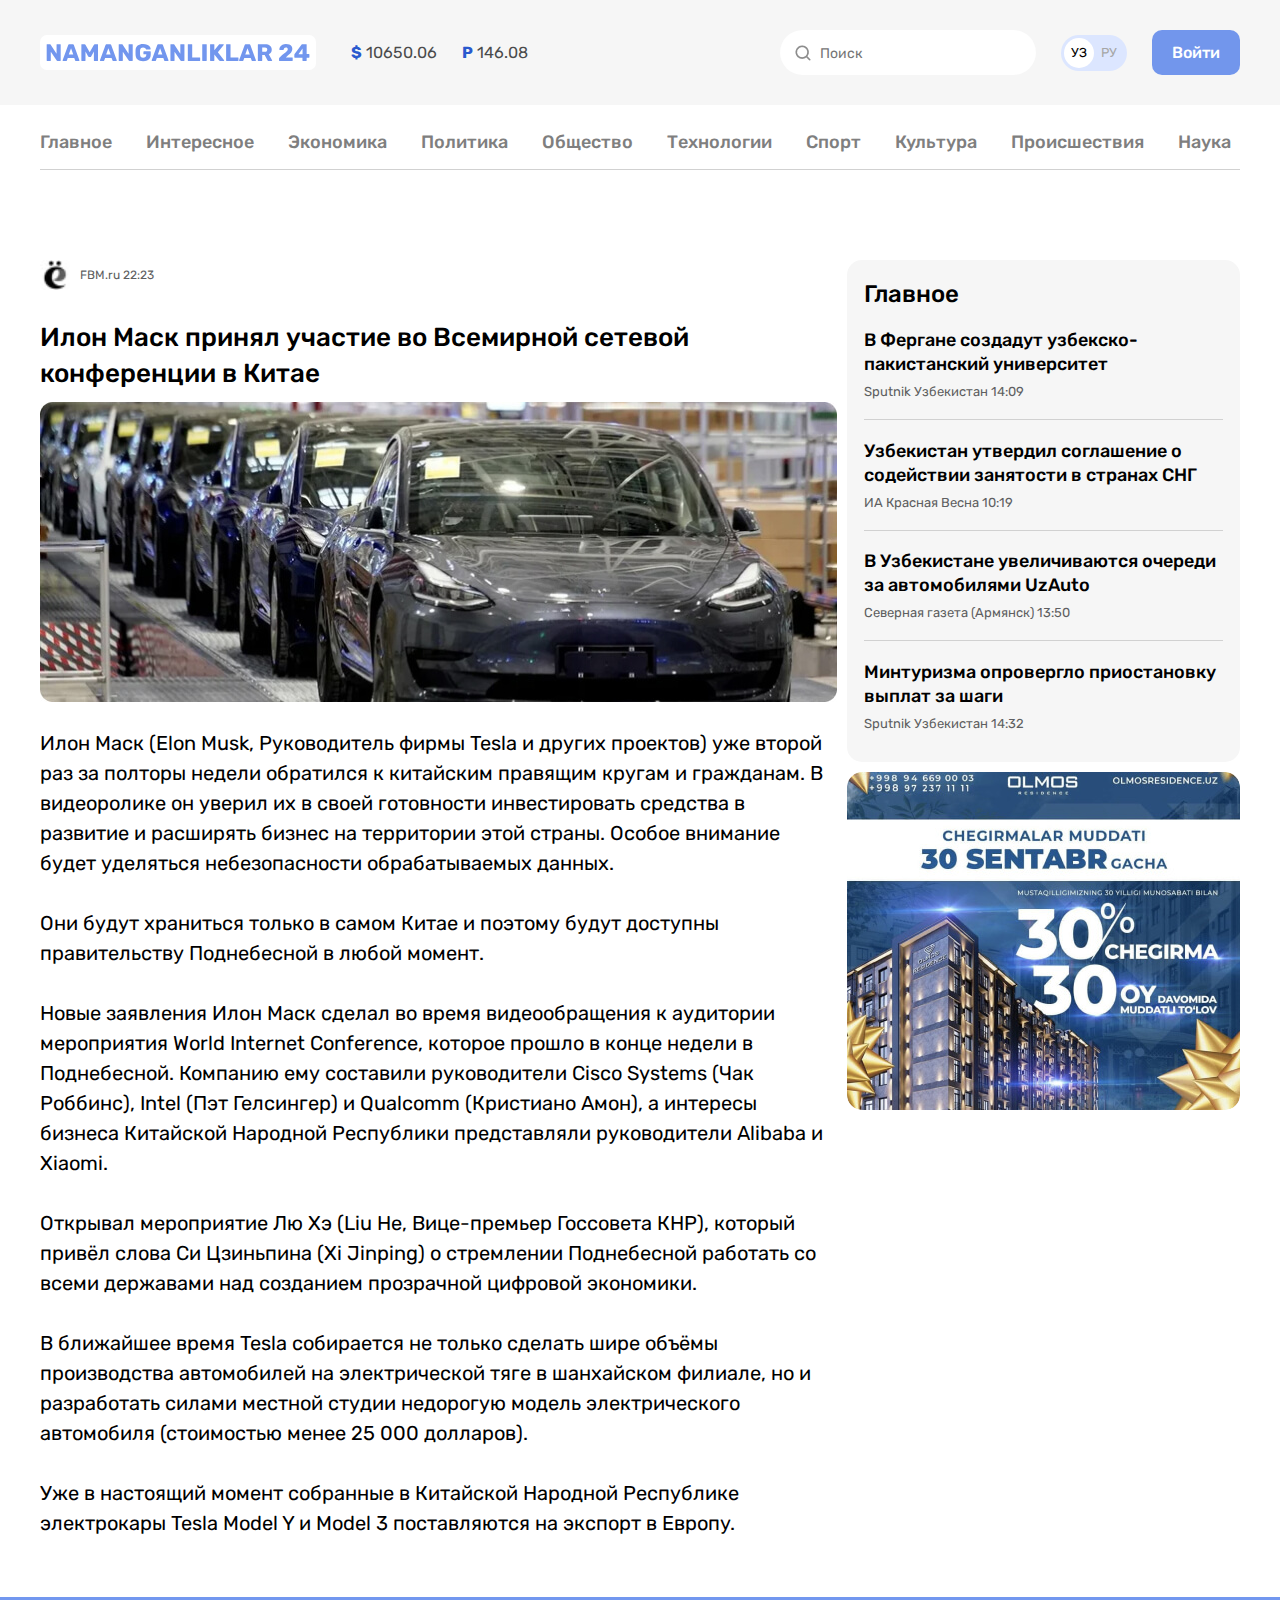
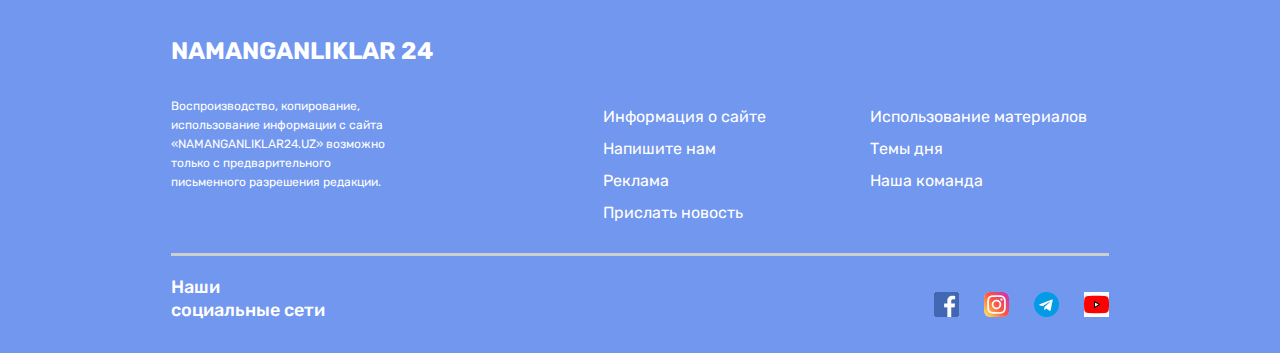
==== article.html @ f6b64938 "Add article list code and styles" ====
<!DOCTYPE html>
<html lang="ru">

<head>
  <meta charset="UTF-8">
  <meta http-equiv="X-UA-Compatible" content="IE=edge">
  <meta name="viewport" content="width=device-width, initial-scale=1.0">
  <title>N-24</title>

  <!-- Google Fonts -->
  <link rel="preconnect" href="https://fonts.googleapis.com">
  <link rel="preconnect" href="https://fonts.gstatic.com" crossorigin>
  <link href="https://fonts.googleapis.com/css2?family=Rubik:wght@400;500;700&display=swap" rel="stylesheet">

  <!-- Styles -->
  <link rel="stylesheet" href="css/normalize.css">
  <link rel="stylesheet" href="css/styles.css">
</head>

<body>


  <!-- SITE HEADER  -->
  <header class="site-header">
    <!-- SITE-HEADER-TOP  -->
    <div class="site-header-top">
      <div class="site-header-top-container container">
        <!-- LOGO -->
        <a class="site-header-logo" href="index.html">
          <img class="site-header-logo-img" src="/img/logo-purple.svg" alt="N24 logo" width="264" height="28">
        </a>

        <!-- CURRENCY-RATES -->
        <ul class="currency-rates">
          <li class="currency-rates-item">
            <b class="currency-rates-type">$</b>
            <span class="currency-rates-value">10650.06</span>
          </li>
          <li class="currency-rates-item">
            <b class="currency-rates-type">P</b>
            <span class="currency-rates-value">146.08</span>
          </li>
        </ul>

        <!-- GLOBAL-SEARCH-FORM -->
        <form class="global-search-form" action="https://echo.htmlacademy.ru" method="GET">
          <input class="global-search-form-input" type="search" name="search" placeholder="Поиск" aria-label="Поиск"
            required>

        </form>

        <!-- LANG-TOGGLE -->
        <div class="lang-toggle">
          <a class="long-toggle-link long-toggle-link-active" href="index.html">УЗ</a>
          <a class="long-toggle-link" href="index.html/ru">РУ</a>
        </div>

        <!-- SITE-HEADER-AUTH -->
        <a class="button button-primary" href="#">Войти</a>
      </div>
    </div>


    <div class="container">
      <!-- SITENAV -->
      <nav class="sitenav">
        <ul class="sitenav-list">
          <li class="sitenav-item"><a class="sitenav-link" href="#">Главное</a></li>
          <li class="sitenav-item"><a class="sitenav-link" href="#">Интересное</a></li>
          <li class="sitenav-item"><a class="sitenav-link" href="#">Экономика</a></li>
          <li class="sitenav-item"><a class="sitenav-link" href="#">Политика</a></li>
          <li class="sitenav-item"><a class="sitenav-link" href="#">Общество</a></li>
          <li class="sitenav-item"><a class="sitenav-link" href="#">Технологии</a></li>
          <li class="sitenav-item"><a class="sitenav-link" href="#">Спорт</a></li>
          <li class="sitenav-item"><a class="sitenav-link" href="#">Культура</a></li>
          <li class="sitenav-item"><a class="sitenav-link" href="#">Происшествия</a></li>
          <li class="sitenav-item"><a class="sitenav-link" href="#">Наука</a></li>
        </ul>
      </nav>
    </div>
  </header>


  <main class="main-content">
    <div class="container">

      <!-- WORLD-NEWS -->
      <div class="world-top-news">


        <!-- ARTICLE -->
        <div class="article-form">
          <footer class="world-article-card-footer">
            <img class="world-article-card-source-icon" src="img/solenka.jpg" alt="" width="30" height="30"
              srcset="img/solenka.jpg 1x, img/solenka@2x.jpg 2x">
            <div class="article-card-source-time">
              <span class="article-card-source">FBM.ru</span>
              <time datetime="2021-09-27T19:43:00">22:23</time>
            </div>
          </footer>

          <h3 class="article-card-title">
            <a class="article-card-link article-form-link" href="#">Илон Маск принял участие во Всемирной сетевой
              конференции в Китае</a>
          </h3>

          <img src="img/Rectangle 91.jpg" alt="Илон Маск принял участие во Всемирной сетевой конференции в Китае"
            width="797" height="300" srcset="img/Rectangle 91.jpg 1x, img/Rectangle 91@2x.jpg 2x">

          <p class="article-form-text">
            Илон Маск (Elon Musk, Руководитель фирмы Tesla и других проектов) уже второй раз за полторы недели обратился
            к китайским правящим кругам и гражданам. В видеоролике он уверил их в своей готовности инвестировать
            средства в развитие и расширять бизнес на территории этой страны. Особое внимание будет уделяться
            небезопасности обрабатываемых данных. <br>
            <br>
            Они будут храниться только в самом Китае и поэтому будут доступны правительству Поднебесной в любой момент. <br>
            <br>
            Новые заявления Илон Маск сделал во время видеообращения к аудитории мероприятия World Internet Conference,
            которое прошло в конце недели в Поднебесной. Компанию ему составили руководители Cisco Systems (Чак
            Роббинс), Intel (Пэт Гелсингер) и Qualcomm (Кристиано Амон), а интересы бизнеса Китайской Народной
            Республики представляли руководители Alibaba и Xiaomi. <br>
            <br>
            Открывал мероприятие Лю Хэ (Liu He, Вице-премьер Госсовета КНР), который привёл слова Си Цзиньпина (Xi
            Jinping) о стремлении Поднебесной работать со всеми державами над созданием прозрачной цифровой экономики. <br>
            <br>
            В ближайшее время Tesla собирается не только сделать шире объёмы производства автомобилей на электрической
            тяге в шанхайском филиале, но и разработать силами местной студии недорогую модель электрического автомобиля
            (стоимостью менее 25 000 долларов). <br>
            <br>
            Уже в настоящий момент собранные в Китайской Народной Республике электрокары Tesla Model Y и Model 3
            поставляются на экспорт в Европу.
          </p>

        </div>


        <!-- WORLD-NEWS-BASIC -->
        <div class="world-news-basic">
          <!-- WORLD-NEWS-BASIC-TOP -->
          <div class="world-news-basic-sitebar-top">
            <h2>Главное</h2>
            <!-- SITEBAR-ITEM 1 -->
            <div class="world-news-basic-sitebar-item">
              <h3 class="world-news-article-card-title">
                <a class="world-news-article-card-link" href="#">В Фергане создадут узбекско-пакистанский
                  университет</a>
              </h3>
              <footer class="world-article-card-footer">
                <div class="basic-article-card-source-time">
                  <span class="basic-article-card-source">Sputnik Узбекистан</span>
                  <time datetime="2021-09-27T14:09:00">14:09</time>
                </div>
              </footer>
            </div>
            <!-- SITEBAR-ITEM 2 -->
            <div class="world-news-basic-sitebar-item">
              <h3 class="world-news-article-card-title">
                <a class="world-news-article-card-link" href="#">Узбекистан утвердил соглашение о содействии занятости в
                  странах СНГ</a>
              </h3>
              <footer class="world-article-card-footer">
                <div class="basic-article-card-source-time">
                  <span class="basic-article-card-source">ИА Красная Весна </span>
                  <time datetime="2021-09-27T10:19:00">10:19</time>
                </div>
              </footer>
            </div>
            <!-- SITEBAR-ITEM 3 -->
            <div class="world-news-basic-sitebar-item">
              <h3 class="world-news-article-card-title">
                <a class="world-news-article-card-link" href="#">В Узбекистане увеличиваются очереди за автомобилями
                  UzAuto</a>
              </h3>
              <footer class="world-article-card-footer">
                <div class="basic-article-card-source-time">
                  <span class="basic-article-card-source">Северная газета (Армянск)</span>
                  <time datetime="2021-09-27T13:50:00">13:50</time>
                </div>
              </footer>
            </div>
            <!-- SITEBAR-ITEM 4 -->
            <div class="world-news-basic-sitebar-item-bottom">
              <h3 class="world-news-article-card-title">
                <a class="world-news-article-card-link" href="#">Минтуризма опровергло приостановку выплат за шаги</a>
              </h3>
              <footer class="world-article-card-footer">
                <div class="basic-article-card-source-time">
                  <span class="basic-article-card-source">Sputnik Узбекистан</span>
                  <time datetime="2021-09-27T14:32:00">14:32</time>
                </div>
              </footer>
            </div>
          </div>

          <!-- WORLD-NEWS-BASIC-BOTTOM -->
          <div class="world-news-basic-sitebar-bottom">
            <img class="world-news-basic-sitebar-img" src="img/reklam.jpg"
              alt="Китай раскритиковал заключенный Австралией, США и Великобританией антикитайский союз AUKUS"
              width="393" height="338" srcset="img/reklam.jpg 1x, img/reklam@2x.jpg 2x">
          </div>
        </div>
      </div>

    </div>

  </main>

  <!-- FOOTER -->
  <footer class="footer">
    <div class="container footer-container">
      <h2 class="footer-title">NAMANGANLIKLAR 24</h2>
      <div class="footer-item">
        <p class="footer-text">Воспроизводство, копирование, использование информации с сайта «NAMANGANLIKLAR24.UZ»
          возможно только с предварительного письменного разрешения редакции.
        </p>
        <ul class="footer-middle">
          <li class="footer-link"><a href="">Информация о сайте</a></li>
          <li class="footer-link"><a href="">Напишите нам</a></li>
          <li class="footer-link"><a href="">Реклама</a></li>
          <li class="footer-link"><a href="">Прислать новость</a></li>
        </ul>
        <ul class="footer-right">
          <li class="footer-link"><a href="">Использование материалов</a></li>
          <li class="footer-link"><a href="">Темы дня</a></li>
          <li class="footer-link"><a href="">Наша команда</a></li>
        </ul>
      </div>

      <div class="footer-bottom">
        <a href="">Наши <br> социальные сети</a>
        <ul class="footer-bottom-link">
          <li class="footer-social-network"><a href=""><img src="img/facebook.jpg" alt="" width="25" height="25"
                srcset="img/facebook.jpg 1x, img/facebook@2x.jpg 2x"></a></li>
          <li class="footer-social-network"><a href=""><img class="footer-social-network-instagram"
                src="img/instagram.jpg" alt="" width="25" height="25"
                srcset="img/instagram.jpg 1x, img/instagram@2x.jpg 2x">
            </a></li>
          <li class="footer-social-network"><a href=""><img src="img/telegram.png" alt="" width="25" height="25"></a>
          </li>
          <li class="footer-social-network"><a href=""><img src="img/youtube.jpg" alt="" width="25" height="25"
                srcset="img/youtube.jpg 1x, img/youtube@2x.jpg 2x"></a></li>
        </ul>
      </div>
    </div>

  </footer>

</body>

</html>
---- css/styles.css ----
/* GLOBAL */
* {
  box-sizing: border-box;
}

html {
  height: 100%;
  scroll-behavior: smooth;
}

body {
  display: flex;
  flex-direction: column;
  min-height: 100%;
  padding: 0;
  margin: 0;
  font-family: "Rubik", "Arial", sans-serif;
  font-size: 16px;
  line-height: 22px;
  background-color: #fff;
  color: #4a4b4c;
}

img {
  max-width: 100%;
  height: auto;
}


/* OUTLINE STYLES */
*:focus {
  outline: 2px dashed #2959ce;
  outline-offset: 3px;
}

/* BUTTON */
.button {
  display: inline-block;
  padding: 13px 20px;
  border: 0;
  border-radius: 10px;
  font-size: 16px;
  line-height: normal;
  font-weight: 500;
  text-decoration: none;
  text-align: center;
  cursor: pointer;
}

.button:hover {
  opacity: 0.8;
}

.button:active {
  opacity: 0.6;
}

.button-primary {
  background-color: #7296ec;
  color: #fff;
}

.button-orange {
  background-color: #f78b3b;
  color: #fff;
}

/* CONTAINER  */
.container {
  width: 100%;
  max-width: 1260px;
  padding-left: 30px;
  padding-right: 30px;
  margin-left: auto;
  margin-right: auto;
}


/* SITE-HEADER */


/* SITE-HEADER-TOP */
.site-header-top {
  padding-top: 30px;
  padding-bottom: 30px;
  margin-bottom: 10px;
  background-color: #f6f6f6;
}
.site-header-top-container {
  display: flex;
  align-items: center;
}

.site-header-logo {
  display: flex;
  padding: 8px 6px;
  margin-right: 35px;
  border-radius: 7px;
  background-color: #fff;
}

.site-header-logo:hover {
  opacity: 0.8;
}

.site-header-logo:active {
  opacity: 0.6;
}


/* CURRENCY-RATES */
.currency-rates {
  display: flex;
  align-items: center;
  padding: 0;
  margin: 0;
  margin-right: auto;
  list-style: none;
}
.currency-rates-item:not(:last-child) {
  margin-right: 25px;
}
.currency-rates-type {
  color: #2959ce;
}


/* GLOBAL-SEARCH-FORM */
.global-search-form {

  margin-right: 25px;
}

.global-search-form-input {
  background-image: url(../img/search-icon.png);
  background-repeat: no-repeat;
  background-position: 15px 15px;
  padding: 15px 20px 13px 40px;
  border: 0;
  border-radius: 60px;
  font-size: 14px;
  line-height: normal;
}

/* LANG-TOGGLE */
.lang-toggle {
  display: flex;
  padding: 3px;
  margin-right: 25px;
  border-radius: 39px;
  background-color: #dce6ff;
}
.long-toggle-link {
  width: 30px;
  height: 30px;
  border-radius: 50%;
  font-size: 13px;
  line-height: 30px;
  color: #a6a6a6;
  text-align: center;
  text-decoration: none;
}
.long-toggle-link-active {
  background-color: #fff;
  color: #000;
}


/* SITENAV */
.sitenav {
  padding-top: 12px;
  padding-bottom: 12px;
  border-bottom: 1px solid #d1d1d1;
  margin-bottom: 40px;
  font-size: 18px;
  font-weight: 500;
  line-height: normal;
}
.sitenav-list {
  display: flex;
  flex-wrap: wrap;
  align-items: center;
  padding: 0;
  margin: 0;
  list-style: none;
}
.sitenav-item {
  margin-top: 4px;
  margin-bottom: 4px;
}

.sitenav-item:not(:last-child) {
  margin-right: 34px;
}

.sitenav-link {
  display: block;
  color: #7f7f7f;
  text-decoration: none;
}

.sitenav-link:hover {
  color: #7296ec;
}

.sitenav-link:active {
  opacity: 0.6;
}

/* SITE-HEADER-NANNER */
.site-header-banner-link {
  display: flex;
}


/* MAIN-CONTENT */
.main-content {
  flex-grow: 1;
  padding-top: 50px;
}


/* NEWS-GRID */
.news-grid {
  display: flex;
  flex-wrap: wrap;
  margin-left: -10px;
  margin-bottom: -10px;
}

.news-grid-item {
  width: 393px;
  margin-left: 10px;
  margin-bottom: 10px;
}

.article-card {
  display: flex;
  flex-direction: column;
  padding: 20px 17px 15px;
  border-radius: 15px;
  background-color: #f6f6f6;
}

.article-card-title {
  margin-top: 0;
  margin-bottom: 10px;
  font-size: 20px;
  font-weight: 500;
  line-height: 26px;
}

.article-card-link {
  display: inline-block;
  color: #000;
  text-decoration: none;
}

.article-card-link:hover {
  color: #7296ec;
}

.article-card-link:active {
  opacity: 0.6;
}

.article-card-text {
  margin-top: 0;
  margin-bottom: 15px;
}

.article-card-img {
  display: block;
  width: 360px;
  height: 165px;
  margin-top: auto;
  margin-bottom: 16px;
  border-radius: 10px;
  object-fit: cover;
}

.article-card-footer {
  display: flex;
  align-items: center;
}

.article-card-source-icon {
  width: 20px;
  height: 20px;
  margin-right: 10px;
  border-radius: 5px;
}

.article-card-source-time {
  font-size: 12px;
  line-height: normal;
  color: #5e5f61;
}


/* NOTIFICATION-CTA */
.notification-cta {
  display: flex;
  justify-content: space-between;
  align-items: center;
  padding: 25px 70px 25px 25px;
  margin: 60px 75px;
  border-radius: 10px;
  background-color: #ffd7ba;
}

.notification-cta-text {
  font-size: 20px;
  font-weight: 500;
  line-height: 26px;
  color: #000;
}


/* WORLD-NEWS */
h2 {
  font-family: "Rubik", "Arial", sans-serif;
  font-weight: 500;
  font-size: 24px;
  line-height: 28px;
  color: #000;
  margin-top: 0;
}

.world-top-news {
display: flex;
}
.world-news-item {
  width: 100%;
  max-width: 797px;
  margin-right: 10px;
}
.world-news-grid {
  display: flex;
  align-items: center;
  width: 797px;
  height: 205px;
  border-radius: 10px;
  padding-top: 20px;
  padding-right: 20px;
  padding-bottom: 20px;
  padding-left: 17px;
  margin-bottom: 17px;
  background-color: #f6f6f6;
}
.world-article-card-img {
  border-radius: 10px;
  margin-right: 15px;
}

.world-news-article-card {
  width: 760px;
  height: 165px;
}

.world-article-card-footer {
  display: flex;
  align-items: center;
}

.world-article-card-source-icon {
  border-radius: 5px;
  margin-right: 10px;
}

.world-shov-more {
  display: block;
  font-family: Rubik;
  font-weight: 500;
  font-size: 16px;
  width: 796px;
  height: 53px;
  background-color: #eaeaea;
  text-align: center;
  border: 0;
  border-radius: 10px;
  color: #000;
  margin-bottom: 100px;
  text-decoration: none;
}
 a.world-shov-more {
  padding-top: 16px;
 }

/* WORLD-NEWS-BASIC */

.world-news-basic-sitebar-top {
  width: 393px;
  height: 502px;
  background: #f6f6f6;
  border-radius: 15px;
  padding: 20px 17px;
  margin-bottom: 10px;
}

.world-news-basic-sitebar-item h3 {
  margin-bottom: 8px;
}

.world-news-basic-sitebar-item {
  font-family: "Rubik", "Arial", sans-serif;
  padding: 0;
  border-bottom: 1px solid #d1d1d1;
}

.world-news-basic-sitebar-item-bottom h3 {
  margin-bottom: 8px;
}

.world-news-article-card-link {
  font-weight: 500;
  font-size: 18px;
  line-height: 24px;
  width: 311px;
  height: 48px;
  color: #000;
  text-decoration: none;

}

.basic-article-card-source-time {
  font-size: 13px;
  line-height: normal;
  color: #5e5f61;
  margin-bottom: 20px;
}

.basic-article-card-source {
  font-size: 13px;
  line-height: normal;
  color: #5e5f61;
}

.world-news-basic-sitebar-img {
  border-radius: 15px;
}

.footer {
  width: 100%;
  height: 356px;
  background-color: #7297ef;
}

.footer a {
  color: #fff;
  text-decoration: none;
}
.footer-container{
  width: 998px;
  height: 276px;
  margin-top: 40px;
  margin-bottom: 40px;
}
.footer-title {
  font-weight: bold;
  line-height: 28px;
  color: #fff;
}
.footer-item {
  display: flex;
  justify-content: start;
  border-bottom: 3px solid #cecece;
  margin-bottom: 20px;
}
.footer-text {
  width: 229px;
  height: 95px;
  margin-right: 203px;
  font-size: 12px;
  line-height: 19px;
  color: #fff;
}
.footer-middle {
  width: 167px;
  height: 136px;
  padding: 0;
  margin-right: 100px;
}
.footer-link {
  font-size: 16px;
  list-style: none;
  line-height: 32px;
}

.footer-right {
  display: flex;
  flex-direction: column;
  width: 224px;
  height: 97px;
  padding: 0;
  font-size: 16px;
}
.footer-bottom {
  display: flex;
  justify-content: space-between
}
.footer-bottom a {
  font-weight: 500;
  font-size: 18px;
  line-height: 23px;
}
.footer-bottom-link {
  display: flex;
  list-style: none;
}

.footer-social-network:not(:last-child) {
  margin-right: 25px;
}
.footer-social-network-instagram {
  border-radius: 6px;
}


/* CONTACT */

.contact-container {
  display: flex;
}

.container-contact {
  display: flex;
  max-width: 696px;
  height: 431px;
  margin-bottom: 100px;
  flex-direction: column;
  align-items: flex-end;
  margin-right: 10px;
}

.contact-name-phone-number{
  display: flex;
}
.contact-name {
  width: 343px;
  height: 55px;
  border: 1px solid rgba(0, 0, 0, 0.2);
  border-radius: 10px;
  padding-left: 20px;
  margin-right: 10px;
  margin-bottom: 10px;
}
.contact-phone-number {
  width: 343px;
  height: 55px;
  border: 1px solid rgba(0, 0, 0, 0.2);
  border-radius: 10px;
  padding-left: 20px;
}
.contact-email {
  width: 696px;
  height: 55px;
  border: 1px solid rgba(0, 0, 0, 0.2);
  border-radius: 10px;
  padding-left: 20px;
  margin-bottom: 10px;
}
.contact-textarea {
  border: 1px solid rgba(0, 0, 0, 0.2);
  padding-left: 20px;
  padding-top: 18px;
}
textarea {
  display: block;
  width: 696px;
  height: 180px;
  resize: none;
  border-radius: 10px;
  margin-bottom: 10px;
}

.contact-button {
  width: 145px;
  height: 53px;
  line-height: 19px;
  border: none;
  border-radius: 10px;
  color: #fff;
  background-color: #7297ef;
}

.contact-right {
  width: 494px;
  height: 310px;
  padding: 40px 25px;
  background-color: #f6f6f6;
  border-radius: 10px;
  color: #000;
}
.contact-right-h {
  font-weight: 500;
  font-size: 20px;
  line-height: 24px;
  margin: 0;
  margin-bottom: 7px;
  padding: 0;
}
.contact-right-p {
  font-weight: normal;
  font-size: 16px;
  line-height: 19px;
  margin: 0;
  margin-bottom: 20px;
  padding: 0;
}
hr {
  margin-top: 20px;
  margin-bottom: 20px;
  border: 1px solid #D2D2D2;
}

/* ARTICLE */

.article-form {
  width: 797px;
  height: 1287px;
  margin-right: 10px;
  margin-bottom: 50px;
  background-color: #fff;
}

.article-form-link {
  font-weight: 500;
  font-size: 26px;
  line-height: 36px;
  margin-top: 30px;
}
.article-form-text {
  font-size: 20px;
  line-height: 30px;
  color: #000;
}
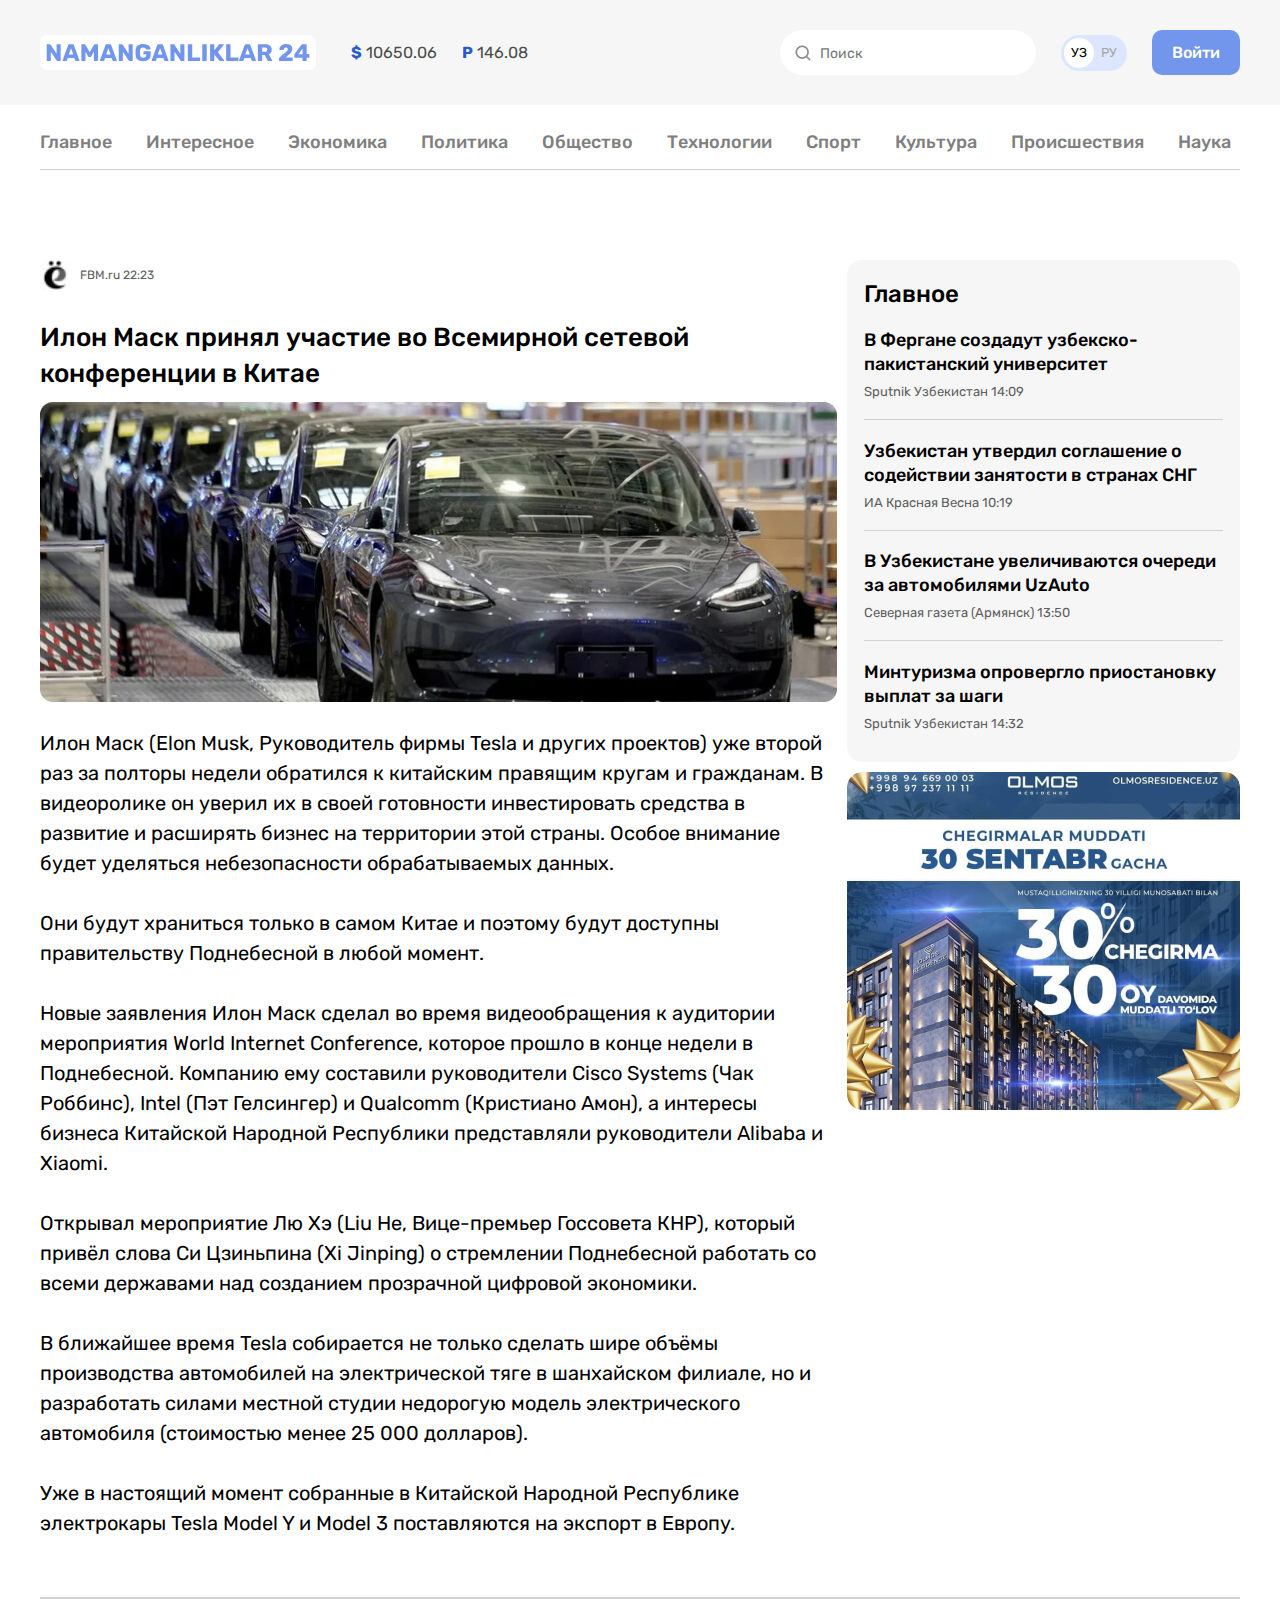
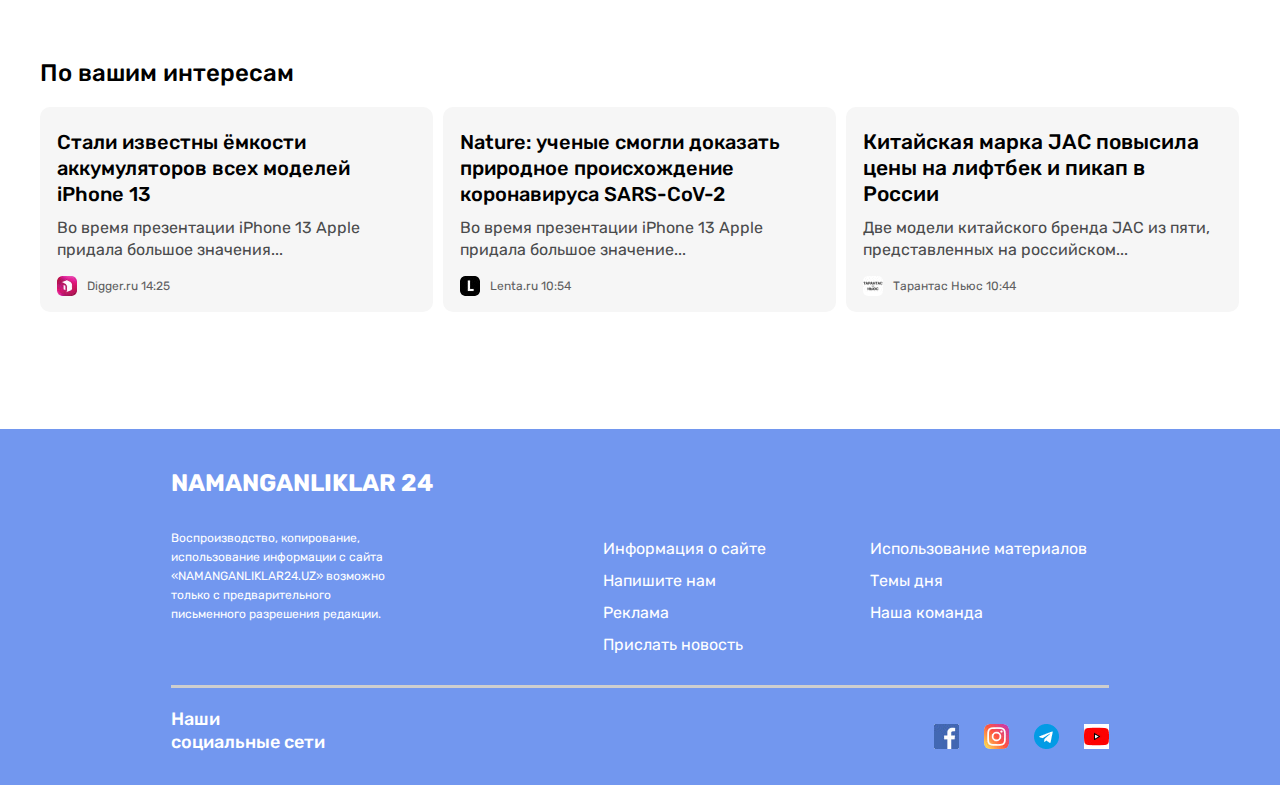
==== commit 6abcf3ae: "Add article bottom code and styles" ====
--- a/article.html
+++ b/article.html
@@ -87,7 +87,6 @@
       <!-- WORLD-NEWS -->
       <div class="world-top-news">
 
-
         <!-- ARTICLE -->
         <div class="article-form">
           <footer class="world-article-card-footer">
@@ -113,7 +112,8 @@
             средства в развитие и расширять бизнес на территории этой страны. Особое внимание будет уделяться
             небезопасности обрабатываемых данных. <br>
             <br>
-            Они будут храниться только в самом Китае и поэтому будут доступны правительству Поднебесной в любой момент. <br>
+            Они будут храниться только в самом Китае и поэтому будут доступны правительству Поднебесной в любой момент.
+            <br>
             <br>
             Новые заявления Илон Маск сделал во время видеообращения к аудитории мероприятия World Internet Conference,
             которое прошло в конце недели в Поднебесной. Компанию ему составили руководители Cisco Systems (Чак
@@ -121,7 +121,8 @@
             Республики представляли руководители Alibaba и Xiaomi. <br>
             <br>
             Открывал мероприятие Лю Хэ (Liu He, Вице-премьер Госсовета КНР), который привёл слова Си Цзиньпина (Xi
-            Jinping) о стремлении Поднебесной работать со всеми державами над созданием прозрачной цифровой экономики. <br>
+            Jinping) о стремлении Поднебесной работать со всеми державами над созданием прозрачной цифровой экономики.
+            <br>
             <br>
             В ближайшее время Tesla собирается не только сделать шире объёмы производства автомобилей на электрической
             тяге в шанхайском филиале, но и разработать силами местной студии недорогую модель электрического автомобиля
@@ -130,9 +131,7 @@
             Уже в настоящий момент собранные в Китайской Народной Республике электрокары Tesla Model Y и Model 3
             поставляются на экспорт в Европу.
           </p>
-
         </div>
-
 
         <!-- WORLD-NEWS-BASIC -->
         <div class="world-news-basic">
@@ -201,6 +200,68 @@
         </div>
       </div>
 
+      <hr>
+      <h2 class="form-news-title">По вашим интересам</h2>
+      <div class="form-article-top">
+        <!-- ARTICLE FORM -->
+        <article class="world-news-grid form-news-grid">
+          <div class="world-news-article-card">
+            <h3 class="article-card-title">
+              <a class="article-card-link" href="#">Стали известны ёмкости аккумуляторов всех моделей iPhone 13</a>
+            </h3>
+            <p class="article-card-text">Во время презентации iPhone 13 Apple придала большое значения...</p>
+
+            <footer class="world-article-card-footer">
+              <img class="world-article-card-source-icon" src="img/digger.jpg" alt="" width="20" height="20"
+                srcset="img/digger.jpg 1x, img/digger@2x.jpg 2x">
+              <div class="article-card-source-time">
+                <span class="article-card-source">Digger.ru</span>
+                <time datetime="2021-09-27T11:14:25">14:25</time>
+              </div>
+            </footer>
+          </div>
+        </article>
+
+        <!-- ARTICLE FORM -->
+        <article class="world-news-grid form-news-grid">
+          <div class="world-news-article-card">
+            <h3 class="article-card-title">
+              <a class="article-card-link" href="#">Nature: ученые смогли доказать природное происхождение коронавируса SARS-CoV-2</a>
+            </h3>
+            <p class="article-card-text">Во время презентации iPhone 13 Apple придала большое значение...</p>
+
+            <footer class="world-article-card-footer">
+              <img class="world-article-card-source-icon" src="img/lenta.jpg" alt="" width="20" height="20"
+                srcset="img/lenta.jpg 1x, img/lenta@2x.jpg 2x">
+              <div class="article-card-source-time">
+                <span class="article-card-source">Lenta.ru</span>
+                <time datetime="2021-09-27T11:10:54">10:54</time>
+              </div>
+            </footer>
+          </div>
+        </article>
+
+        <!-- ARTICLE FORM -->
+        <article class="world-news-grid form-news-grid">
+          <div class="world-news-article-card world-news-article-form">
+            <h3 class="article-card-title article-form-title">
+              <a class="article-card-link" href="#">Китайская марка JAC повысила цены на лифтбек и пикап в  России</a>
+            </h3>
+            <p class="article-card-text">Две модели китайского бренда JAC из пяти, представленных на российском...</p>
+
+            <footer class="world-article-card-footer">
+              <img class="world-article-card-source-icon" src="img/tarantas.jpg" alt="" width="20" height="20"
+                srcset="img/tarantas.jpg 1x, img/tarantas@2x.jpg 2x">
+              <div class="article-card-source-time">
+                <span class="article-card-source">Тарантас Ньюс</span>
+                <time datetime="2021-09-27T11:10:54">10:44</time>
+              </div>
+            </footer>
+          </div>
+        </article>
+
+      </div>
+
     </div>
 
   </main>
--- a/css/styles.css
+++ b/css/styles.css
@@ -249,6 +249,9 @@
   font-weight: 500;
   line-height: 26px;
 }
+.article-form-title {
+  font-size: 21px;
+}
 
 .article-card-link {
   display: inline-block;
@@ -348,6 +351,12 @@
   margin-bottom: 17px;
   background-color: #f6f6f6;
 }
+.form-news-grid {
+  width: 393px;
+  grid-template: 207px;
+  margin-right: 10px;
+  padding: 20px 18px 15px 17px;
+}
 .world-article-card-img {
   border-radius: 10px;
   margin-right: 15px;
@@ -356,6 +365,11 @@
 .world-news-article-card {
   width: 760px;
   height: 165px;
+}
+.world-news-article-form {
+  display: flex;
+  flex-direction: column;
+  justify-content: space-between;
 }
 
 .world-article-card-footer {
@@ -620,7 +634,7 @@
   width: 797px;
   height: 1287px;
   margin-right: 10px;
-  margin-bottom: 50px;
+  margin-bottom: 30px;
   background-color: #fff;
 }
 
@@ -634,4 +648,13 @@
   font-size: 20px;
   line-height: 30px;
   color: #000;
+}
+
+.form-article-top {
+  display: flex;
+  margin-bottom: 100px;
+}
+
+.form-news-title {
+  margin-top: 60px;
 }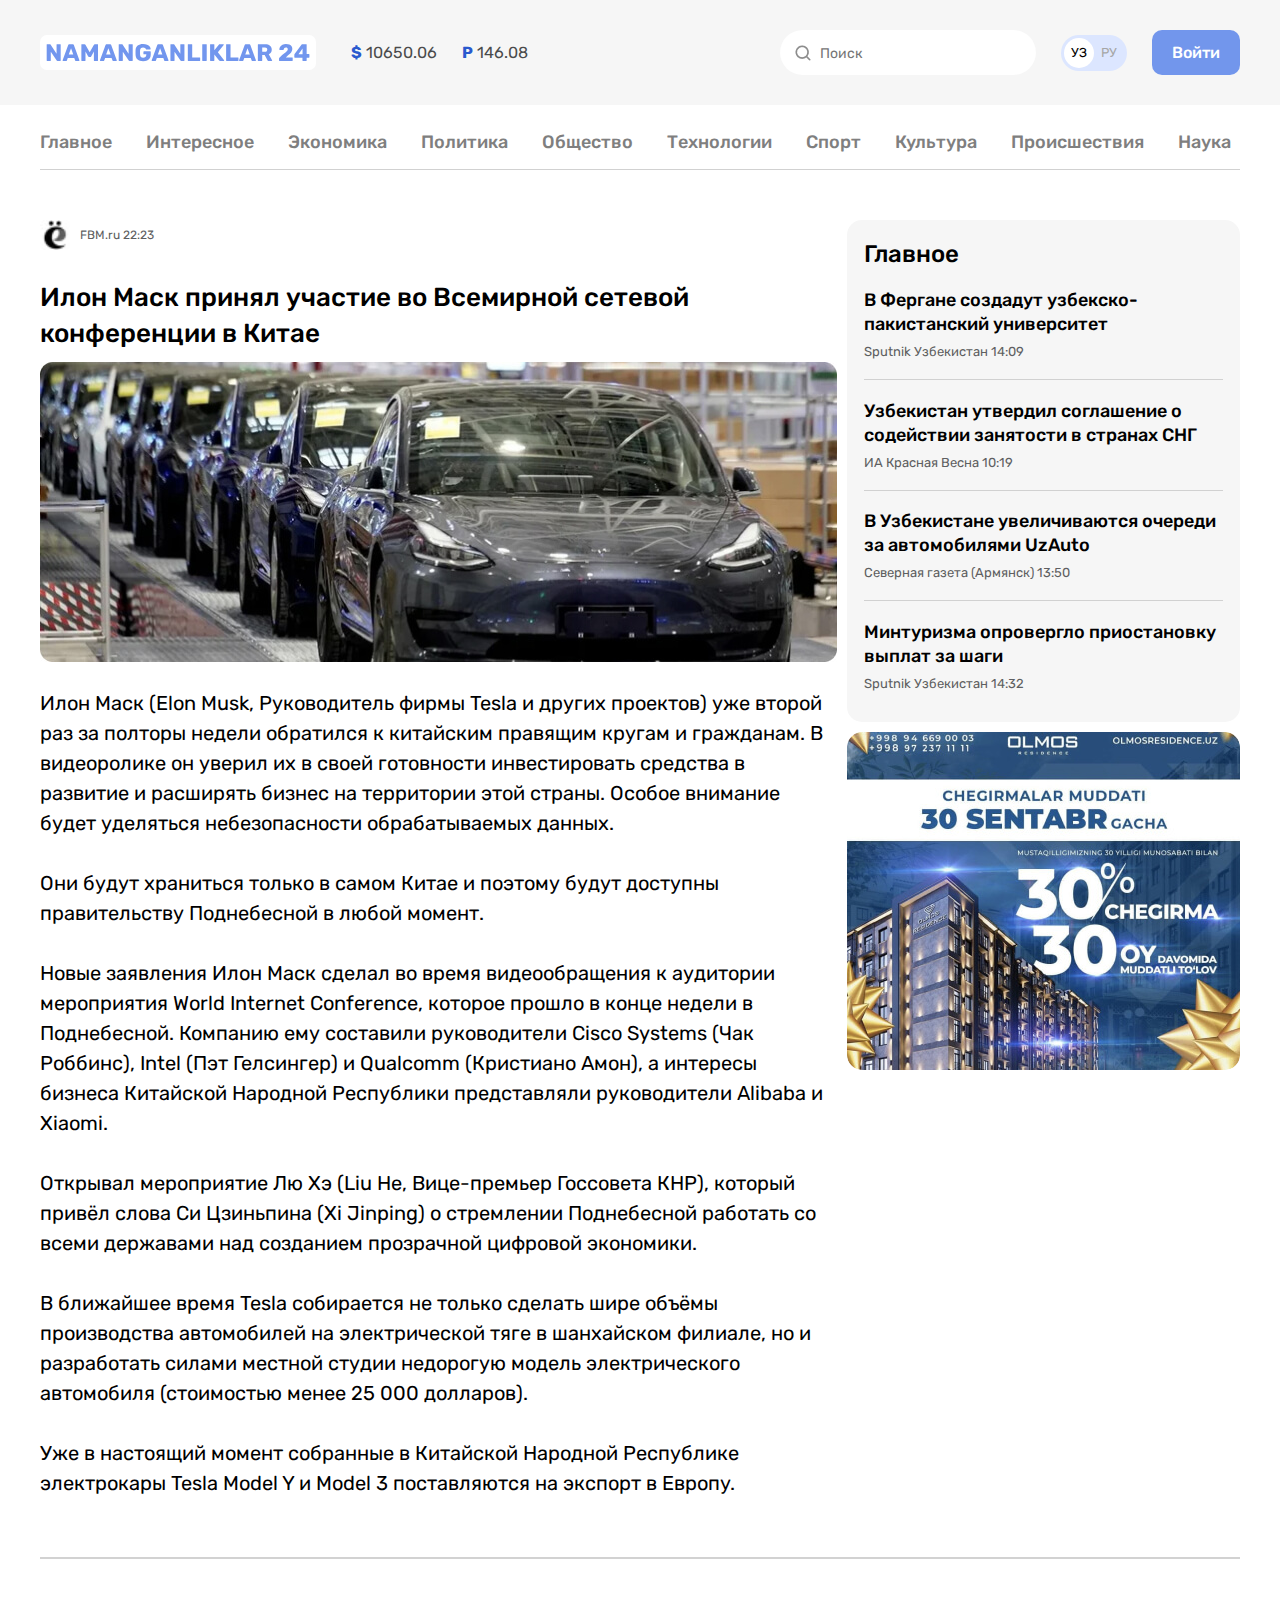
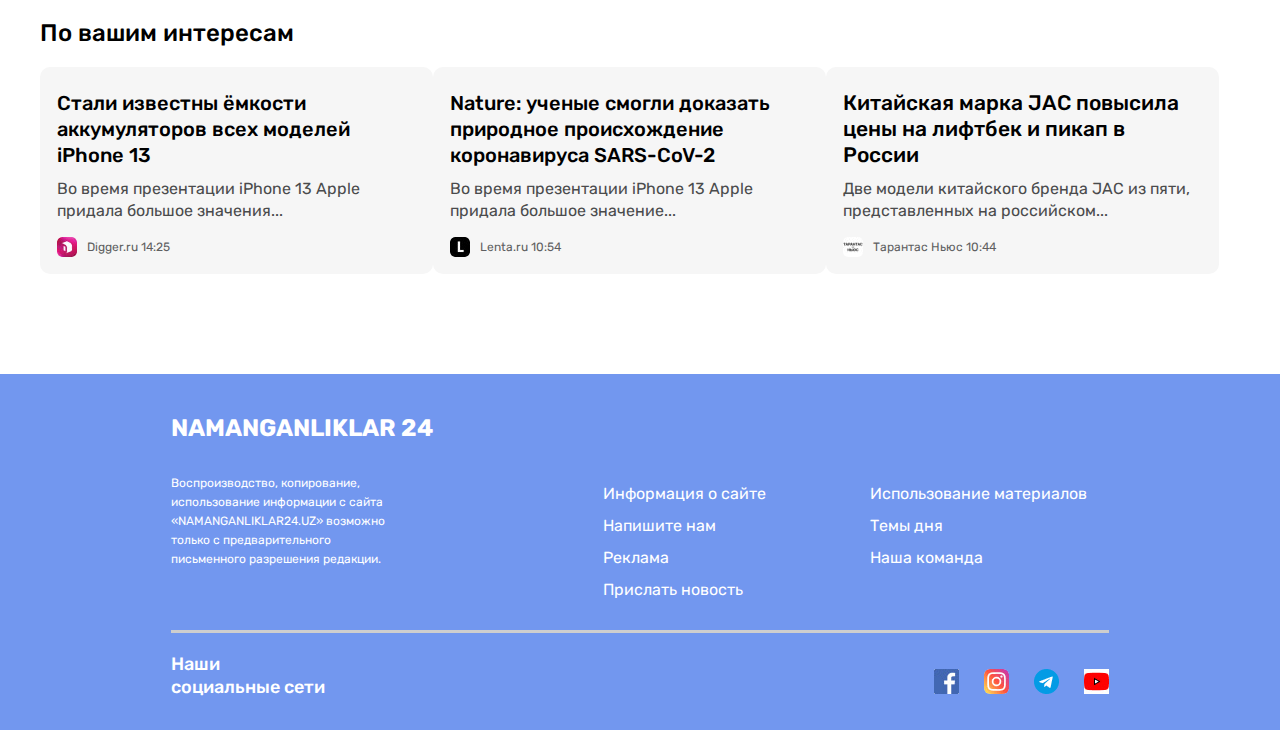
==== commit 3df7dbef: "Add link style" ====
--- a/article.html
+++ b/article.html
@@ -81,7 +81,7 @@
   </header>
 
 
-  <main class="main-content">
+  <main class="main-content main-content-form">
     <div class="container">
 
       <!-- WORLD-NEWS -->
--- a/css/styles.css
+++ b/css/styles.css
@@ -218,7 +218,9 @@
   flex-grow: 1;
   padding-top: 50px;
 }
-
+.main-content-form{
+  padding-top: 10px;
+}
 
 /* NEWS-GRID */
 .news-grid {
@@ -353,8 +355,9 @@
 }
 .form-news-grid {
   width: 393px;
-  grid-template: 207px;
+  height: 207px;
   margin-right: 10px;
+  margin: 0;
   padding: 20px 18px 15px 17px;
 }
 .world-article-card-img {
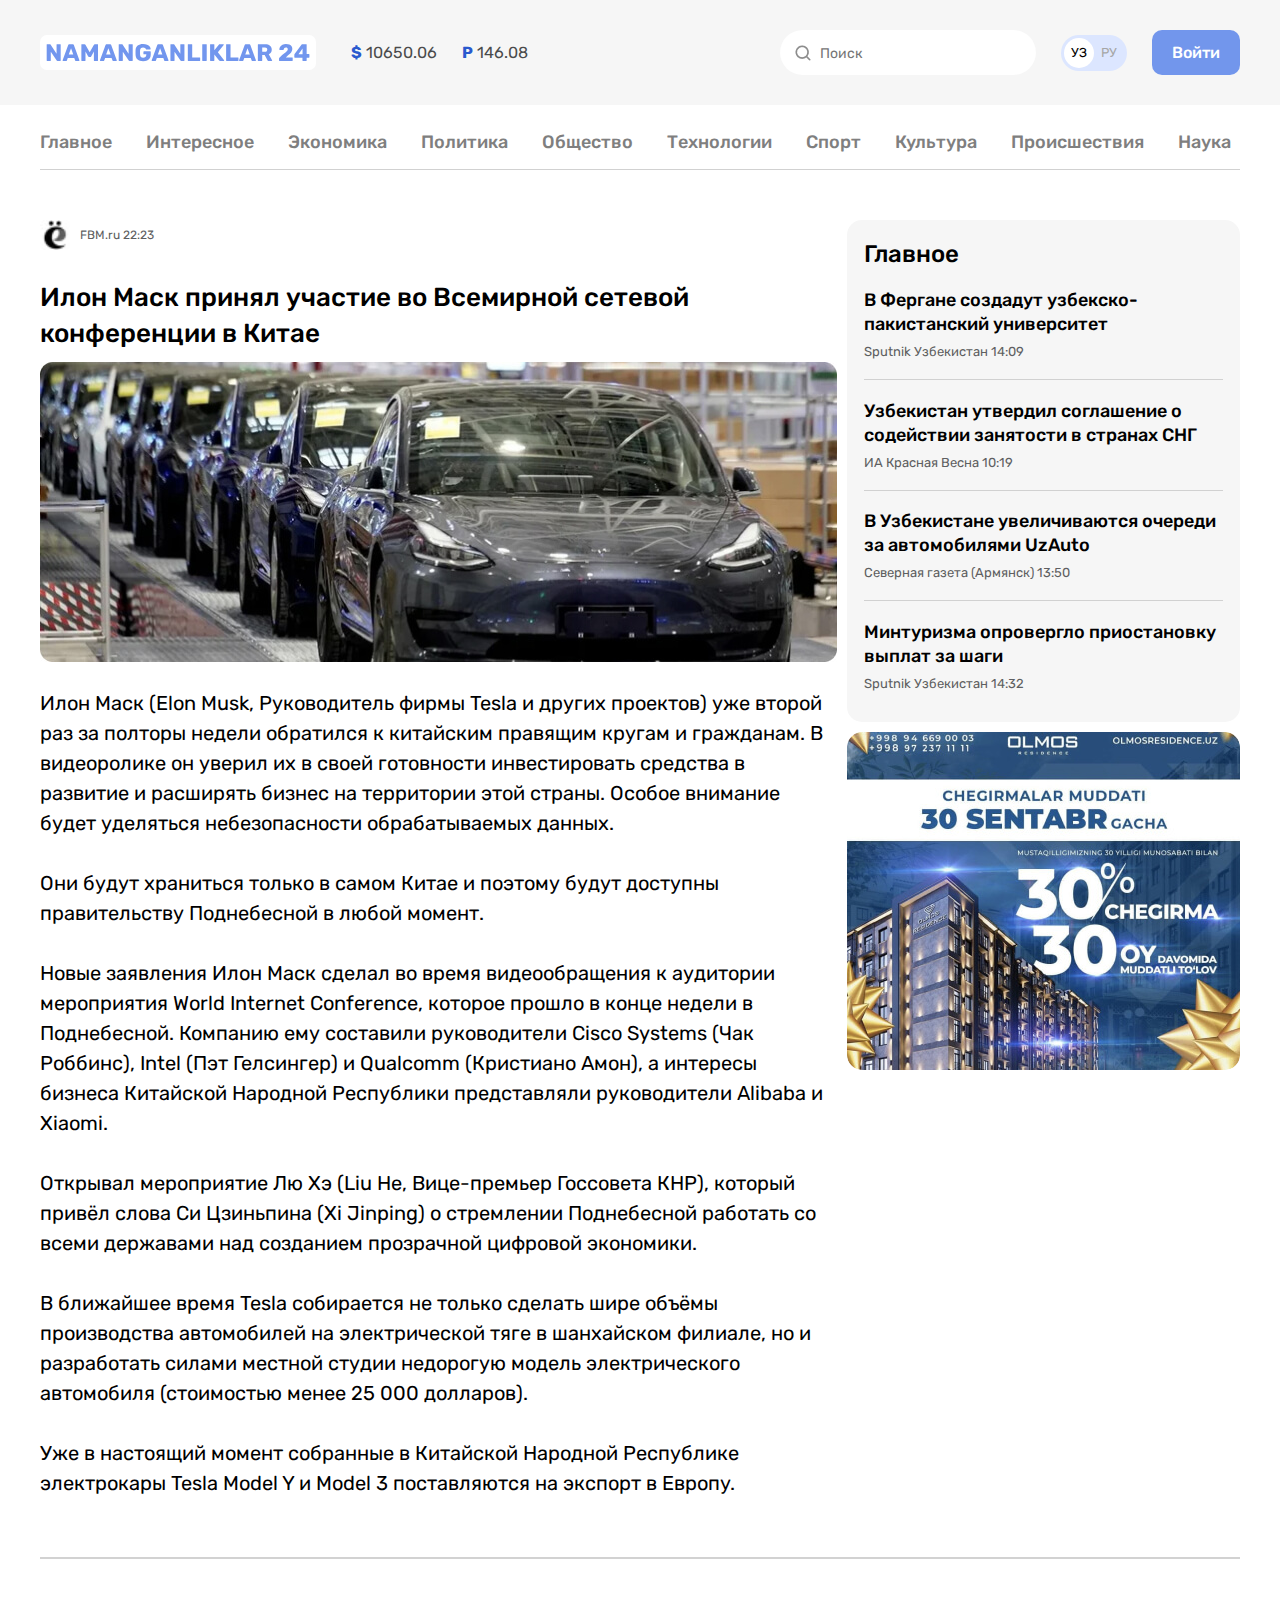
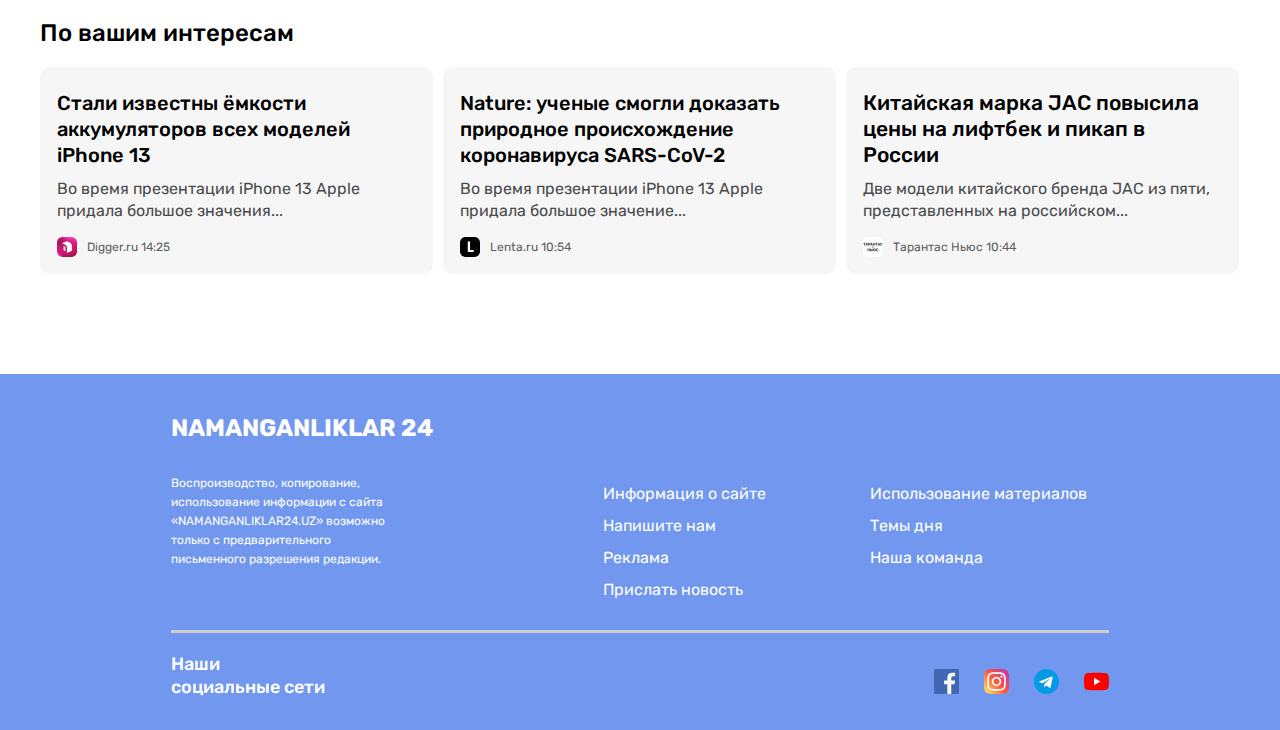
==== commit 734fdb20: "Add footer new styles" ====
--- a/article.html
+++ b/article.html
@@ -290,16 +290,11 @@
       <div class="footer-bottom">
         <a href="">Наши <br> социальные сети</a>
         <ul class="footer-bottom-link">
-          <li class="footer-social-network"><a href=""><img src="img/facebook.jpg" alt="" width="25" height="25"
-                srcset="img/facebook.jpg 1x, img/facebook@2x.jpg 2x"></a></li>
-          <li class="footer-social-network"><a href=""><img class="footer-social-network-instagram"
-                src="img/instagram.jpg" alt="" width="25" height="25"
-                srcset="img/instagram.jpg 1x, img/instagram@2x.jpg 2x">
-            </a></li>
-          <li class="footer-social-network"><a href=""><img src="img/telegram.png" alt="" width="25" height="25"></a>
+          <li class="footer-social-network"><a href=""><img src="img/facebook.svg" alt="facebook" width="25" height="25"></a></li>
+          <li class="footer-social-network"><a href=""><img class="footer-social-network-instagram" src="img/instagram.svg" alt="instagram" width="25" height="25"></a></li>
+          <li class="footer-social-network"><a href=""><img src="img/telegram.svg" alt="telegram" width="25" height="25"></a>
           </li>
-          <li class="footer-social-network"><a href=""><img src="img/youtube.jpg" alt="" width="25" height="25"
-                srcset="img/youtube.jpg 1x, img/youtube@2x.jpg 2x"></a></li>
+          <li class="footer-social-network"><a href=""><img src="img/youtube.svg" alt="youtube" width="25" height="25"></a></li>
         </ul>
       </div>
     </div>
--- a/css/styles.css
+++ b/css/styles.css
@@ -356,8 +356,8 @@
 .form-news-grid {
   width: 393px;
   height: 207px;
+  margin: 0;
   margin-right: 10px;
-  margin: 0;
   padding: 20px 18px 15px 17px;
 }
 .world-article-card-img {
